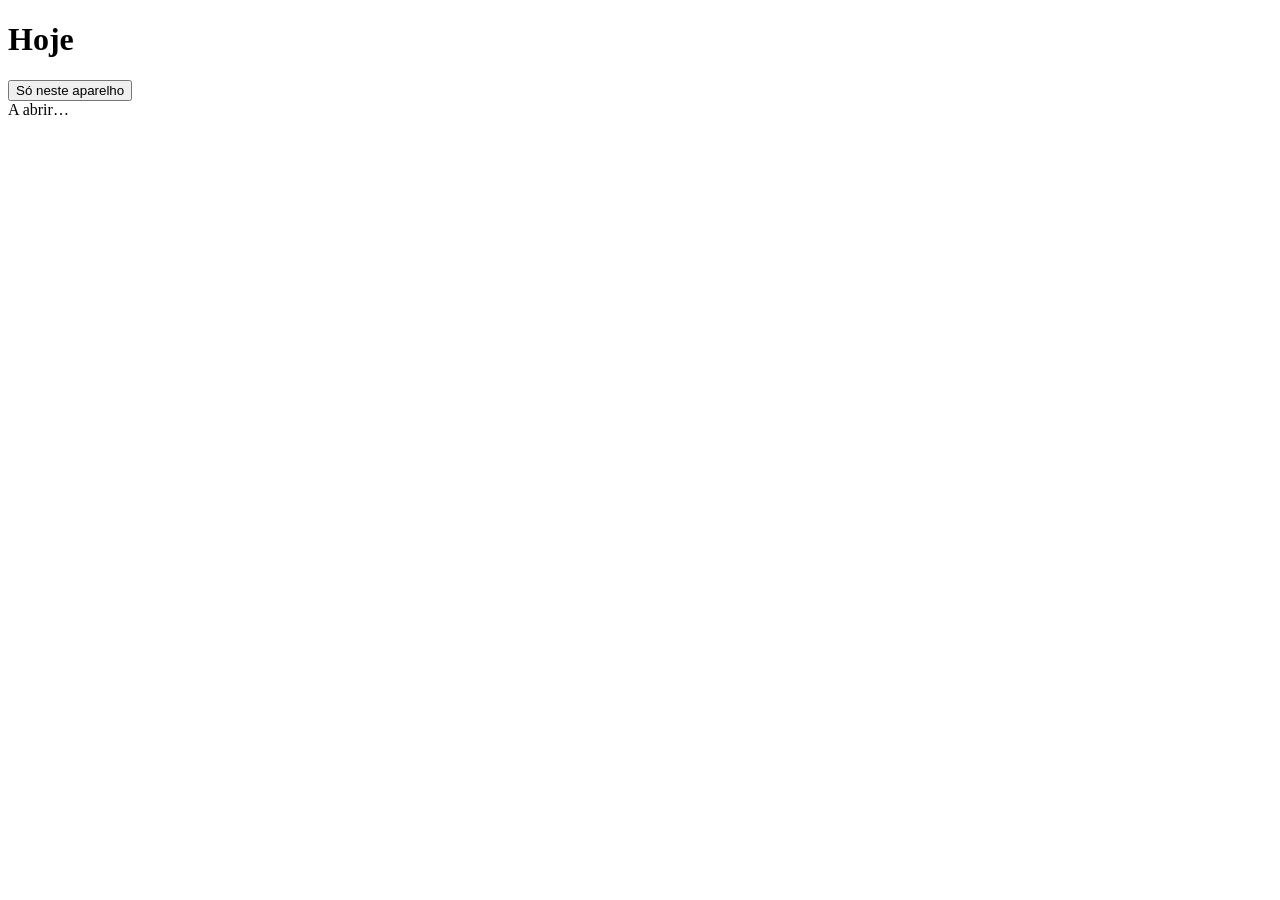
==== index.html @ a52cfd26 "Add files via upload" ====
<!doctype html>
<html lang="pt-PT">
<head>
<meta charset="utf-8">
<title>Futsal Lab</title>
<meta name="viewport" content="width=device-width,initial-scale=1,viewport-fit=cover">
<meta name="claude:viewport-fit-sides" content="cover">
<meta name="theme-color" content="#0F7159">
<meta name="description" content="Futsal Lab: jogo ao vivo, análise de vídeo, treinos, caderno com prancheta, plantel e estatística da equipa. Funciona sem rede.">
<link rel="manifest" href="manifest.webmanifest">
<link rel="icon" href="icons/icon.svg" type="image/svg+xml">
<link rel="apple-touch-icon" href="icons/icon-192.png">
<link rel="preconnect" href="https://fonts.googleapis.com">
<link rel="preconnect" href="https://fonts.gstatic.com" crossorigin>
<link rel="stylesheet" href="https://fonts.googleapis.com/css2?family=Barlow+Condensed:wght@500;600;700&family=IBM+Plex+Mono:wght@400;500&family=IBM+Plex+Sans:wght@400;500;600&display=swap">
<link rel="stylesheet" href="css/app.css">
</head>
<body>
<div class="app">
  <header class="topbar">
    <button class="back" id="back" aria-label="Voltar" hidden>←</button>
    <h1 id="title">Hoje</h1>
    <button class="sync" id="sync" data-s="off" title="Sincronização"><i></i><span>Só neste aparelho</span></button>
  </header>
  <nav class="tabs" aria-label="Secções"></nav>
  <main id="main"><div class="empty">A abrir…</div></main>
</div>
<noscript>Esta app precisa de JavaScript.</noscript>
<script type="module" src="js/app.js"></script>
</body>
</html>
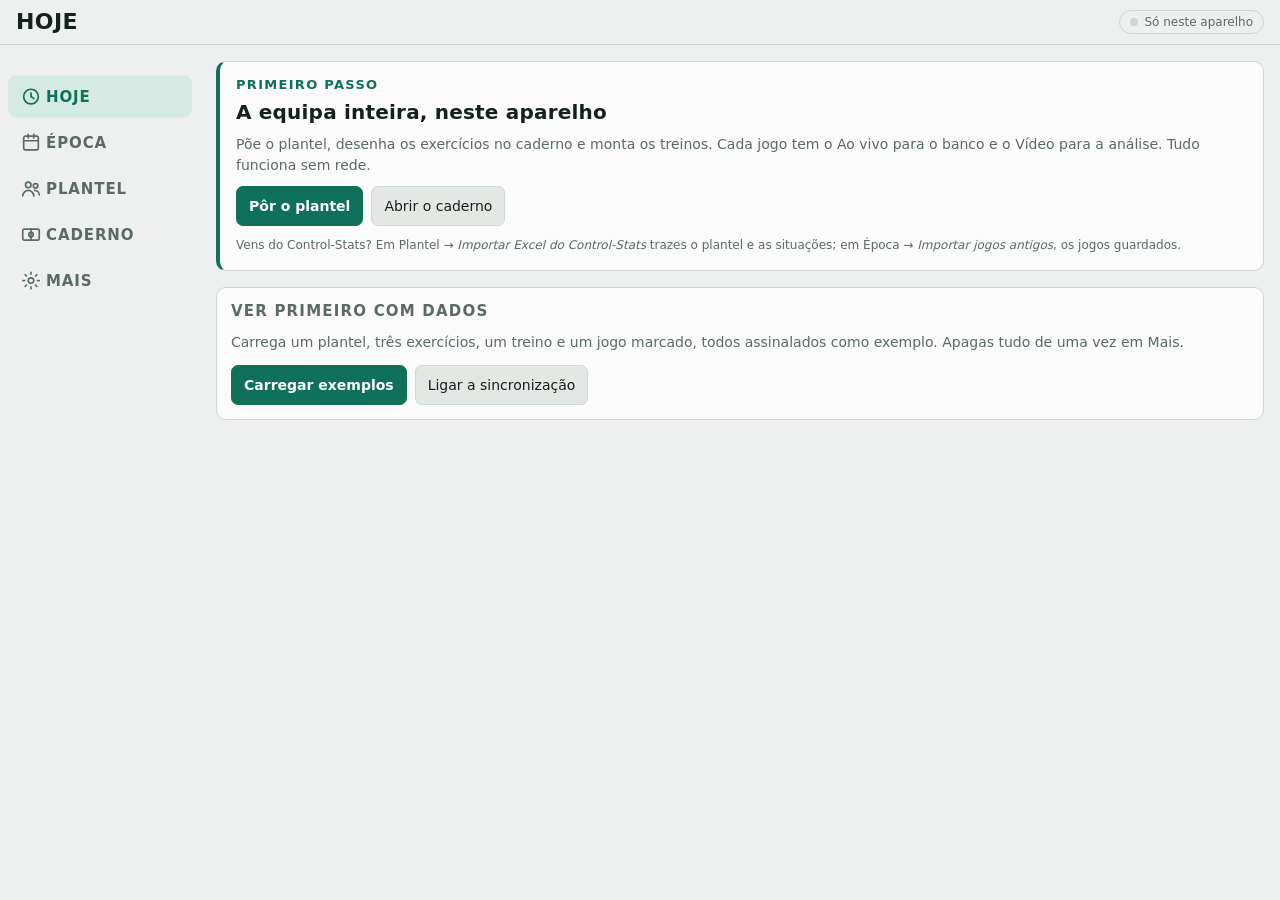
==== commit 2c74b480: "Add files via upload" ====
--- a/index.html
+++ b/index.html
@@ -5,7 +5,8 @@
 <title>Futsal Lab</title>
 <meta name="viewport" content="width=device-width,initial-scale=1,viewport-fit=cover">
 <meta name="claude:viewport-fit-sides" content="cover">
-<meta name="theme-color" content="#0F7159">
+<meta name="theme-color" content="#0B0B0B">
+<script>try{var t=localStorage.getItem('tema');if(t==='light'||t==='dark')document.documentElement.dataset.theme=t}catch(e){}</script>
 <meta name="description" content="Futsal Lab: jogo ao vivo, análise de vídeo, treinos, caderno com prancheta, plantel e estatística da equipa. Funciona sem rede.">
 <link rel="manifest" href="manifest.webmanifest">
 <link rel="icon" href="icons/icon.svg" type="image/svg+xml">
--- a/css/app.css
+++ b/css/app.css
@@ -0,0 +1,245 @@
+/* Banco de Futsal — mesma linguagem visual do Marcador: verde de pavilhão, condensada para títulos, Plex para texto e números.
+   Layout: coluna única para telemóvel, barra de navegação em baixo; em ecrã largo a navegação passa para a esquerda. */
+:root{
+  --bg:#EDF0EE; --surface:#FAFBFA; --sunken:#E3E8E5; --ink:#16211D; --muted:#5B6A63; --line:#CFD7D2;
+  --accent:#0F7159; --accent-ink:#FFFFFF; --accent-soft:#D5EAE2;
+  --team-a:#1F5FAE; --team-b:#C2461E; --warn:#A66A00; --warn-bg:#FBEFD5; --crit:#B3261E; --crit-bg:#F9DEDB; --ok:#1D7A3E; --ok-bg:#DCF0E2;
+  --court:#2F6B55; --court-line:#E9F2EC; --court-ink:#0B100E;
+  --display:"Barlow Condensed","Arial Narrow",system-ui,sans-serif;
+  --body:"IBM Plex Sans",system-ui,-apple-system,"Segoe UI",sans-serif;
+  --mono:"IBM Plex Mono",ui-monospace,"SFMono-Regular",Menlo,monospace;
+  --nav-h:60px;
+}
+@media (prefers-color-scheme: dark){
+  :root:not([data-theme="light"]){
+    color-scheme:dark;
+    --bg:#0E1412; --surface:#161F1C; --sunken:#1D2824; --ink:#E4EBE7; --muted:#95A59D; --line:#2B3833;
+    --accent:#3DBB94; --accent-ink:#06120E; --accent-soft:#183A30;
+    --team-a:#6EA6EE; --team-b:#F07B52; --warn:#E7B04A; --warn-bg:#3A2D10; --crit:#F2877F; --crit-bg:#3C1B19; --ok:#6CCB8E; --ok-bg:#16301F;
+    --court:#1E4A3B; --court-line:#C9DAD0; --court-ink:#050807;
+  }
+}
+:root[data-theme="dark"]{
+  color-scheme:dark;
+  --bg:#0E1412; --surface:#161F1C; --sunken:#1D2824; --ink:#E4EBE7; --muted:#95A59D; --line:#2B3833;
+  --accent:#3DBB94; --accent-ink:#06120E; --accent-soft:#183A30;
+  --team-a:#6EA6EE; --team-b:#F07B52; --warn:#E7B04A; --warn-bg:#3A2D10; --crit:#F2877F; --crit-bg:#3C1B19; --ok:#6CCB8E; --ok-bg:#16301F;
+  --court:#1E4A3B; --court-line:#C9DAD0; --court-ink:#050807;
+}
+*{box-sizing:border-box}
+[hidden]{display:none!important}
+html,body{margin:0}
+body{background:var(--bg);color:var(--ink);font:14px/1.5 var(--body);-webkit-tap-highlight-color:transparent}
+.app{min-height:100vh;display:grid;grid-template-rows:auto 1fr;padding-bottom:calc(var(--nav-h) + env(safe-area-inset-bottom,0px))}
+.topbar{position:sticky;top:0;z-index:30;background:var(--bg);display:flex;align-items:center;gap:12px;
+  padding-top:calc(env(safe-area-inset-top,0px) + 10px);padding-bottom:10px;
+  padding-left:max(16px,env(safe-area-inset-left,0px));padding-right:max(16px,env(safe-area-inset-right,0px));border-bottom:1px solid var(--line)}
+.topbar h1{font:700 22px/1 var(--display);text-transform:uppercase;letter-spacing:.02em;margin:0;flex:1;min-width:0;white-space:nowrap;overflow:hidden;text-overflow:ellipsis}
+.topbar .back{background:none;border:0;padding:4px 6px;min-height:0;font-size:20px;color:var(--ink)}
+.sync{display:inline-flex;align-items:center;gap:6px;font-size:12px;color:var(--muted);background:none;border:1px solid var(--line);border-radius:99px;padding:4px 10px;min-height:0}
+.sync i{width:8px;height:8px;border-radius:50%;background:var(--muted)}
+.sync[data-s="ok"] i{background:var(--ok)} .sync[data-s="busy"] i{background:var(--warn)} .sync[data-s="err"] i{background:var(--crit)} .sync[data-s="off"] i{background:var(--line)}
+main{padding-block:16px 24px;padding-left:max(16px,env(safe-area-inset-left,0px));padding-right:max(16px,env(safe-area-inset-right,0px));max-width:1100px;width:100%;margin:0 auto;display:grid;gap:16px;align-content:start;min-width:0}
+nav.tabs{position:fixed;left:0;right:0;bottom:0;z-index:40;background:var(--surface);border-top:1px solid var(--line);display:grid;grid-template-columns:repeat(5,1fr);
+  padding-bottom:env(safe-area-inset-bottom,0px);padding-left:env(safe-area-inset-left,0px);padding-right:env(safe-area-inset-right,0px)}
+nav.tabs a{display:grid;place-items:center;gap:2px;height:var(--nav-h);text-decoration:none;color:var(--muted);font:600 12px/1 var(--display);letter-spacing:.06em;text-transform:uppercase}
+nav.tabs a svg{width:22px;height:22px;fill:none;stroke:currentColor;stroke-width:1.8;stroke-linecap:round;stroke-linejoin:round}
+nav.tabs a[aria-current="page"]{color:var(--accent)}
+@media (min-width:900px){
+  .app{grid-template-columns:200px 1fr;grid-template-rows:auto 1fr;padding-bottom:0}
+  .topbar{grid-column:1/-1}
+  nav.tabs{position:sticky;top:60px;align-self:start;grid-template-columns:1fr;border:0;background:none;padding:16px 8px;gap:4px}
+  nav.tabs a{height:auto;grid-template-columns:24px 1fr;justify-items:start;padding:10px 12px;border-radius:8px;font-size:15px}
+  nav.tabs a[aria-current="page"]{background:var(--accent-soft)}
+}
+
+h2{font:600 15px/1.2 var(--display);letter-spacing:.08em;text-transform:uppercase;margin:0;color:var(--muted)}
+h3{font:600 20px/1.15 var(--display);letter-spacing:.01em;margin:0;text-wrap:balance}
+p{margin:0}
+.muted{color:var(--muted)} .small{font-size:12px} .mono{font-family:var(--mono);font-variant-numeric:tabular-nums}
+.panel{background:var(--surface);border:1px solid var(--line);border-radius:10px;padding:14px;display:grid;gap:12px;min-width:0}
+.row{display:flex;flex-wrap:wrap;gap:8px;align-items:center}
+.row.between{justify-content:space-between}
+.grid2{display:grid;grid-template-columns:repeat(auto-fit,minmax(min(100%,320px),1fr));gap:16px;align-items:start}
+.stack{display:grid;gap:8px}
+
+button,select,input,textarea,.btn{font:500 14px/1.2 var(--body);color:var(--ink)}
+button,.btn{background:var(--sunken);border:1px solid var(--line);border-radius:7px;padding:9px 12px;cursor:pointer;min-height:40px;text-decoration:none;display:inline-flex;align-items:center;justify-content:center;gap:6px;touch-action:manipulation}
+button:hover,.btn:hover{border-color:var(--muted)}
+button.primary,.btn.primary{background:var(--accent);color:var(--accent-ink);border-color:var(--accent);font-weight:600}
+button.ghost{background:none}
+button.danger{color:var(--crit)}
+button:disabled{opacity:.5;cursor:default}
+button.icon{width:40px;padding:0}
+:focus-visible{outline:2px solid var(--accent);outline-offset:2px}
+input,select,textarea{background:var(--sunken);border:1px solid var(--line);border-radius:7px;padding:9px 10px;min-height:40px;width:100%;min-width:0}
+textarea{min-height:80px;resize:vertical;font-family:var(--body)}
+label.f{display:grid;gap:4px;font-size:12px;color:var(--muted);min-width:0}
+label.f > span{font-weight:500}
+.fields{display:grid;grid-template-columns:repeat(auto-fit,minmax(min(100%,150px),1fr));gap:10px}
+.fields .wide{grid-column:1/-1}
+.check{display:flex;gap:8px;align-items:center;font-size:14px;color:var(--ink)}
+.check input{width:20px;height:20px;min-height:0;accent-color:var(--accent)}
+
+.list{display:grid;border:1px solid var(--line);border-radius:10px;overflow:hidden;background:var(--surface)}
+.item{display:flex;gap:12px;align-items:center;padding:12px 14px;border-bottom:1px solid var(--line);text-decoration:none;color:inherit;min-width:0}
+.item:last-child{border-bottom:0}
+a.item:hover{background:var(--sunken)}
+.item .main{flex:1;min-width:0;display:grid;gap:2px}
+.item .main b{font-weight:600;overflow:hidden;text-overflow:ellipsis;white-space:nowrap}
+.item .main span{color:var(--muted);font-size:12px;overflow:hidden;text-overflow:ellipsis;white-space:nowrap}
+.date{display:grid;place-items:center;width:46px;flex:none;border-radius:8px;background:var(--sunken);padding:5px 0;line-height:1}
+.date b{font:700 20px/1 var(--display)} .date span{font:600 11px/1.2 var(--display);letter-spacing:.06em;text-transform:uppercase;color:var(--muted)}
+.date.jogo{background:var(--accent-soft)}
+.num{display:grid;place-items:center;width:34px;height:34px;flex:none;border-radius:50%;background:var(--team-a);color:#fff;font:700 16px/1 var(--display)}
+.num.gr{background:var(--ink);color:var(--bg)}
+.pill{display:inline-block;font:500 11px/1.4 var(--body);padding:2px 8px;border-radius:99px;background:var(--sunken);color:var(--muted);white-space:nowrap}
+.pill.ok{background:var(--ok-bg);color:var(--ok)} .pill.warn{background:var(--warn-bg);color:var(--warn)} .pill.crit{background:var(--crit-bg);color:var(--crit)} .pill.acc{background:var(--accent-soft);color:var(--accent)}
+.score{font:700 28px/1 var(--display);font-variant-numeric:tabular-nums;white-space:nowrap}
+.empty{padding:20px;text-align:center;color:var(--muted);display:grid;gap:10px;justify-items:center}
+.seg{display:inline-flex;border:1px solid var(--line);border-radius:8px;overflow:hidden;flex-wrap:wrap}
+.seg button{border:0;border-radius:0;min-height:36px;background:var(--surface)}
+.seg button[aria-pressed="true"]{background:var(--accent);color:var(--accent-ink)}
+.chips{display:flex;flex-wrap:wrap;gap:6px}
+.chip{border-radius:99px;min-height:32px;padding:5px 12px;font-size:13px}
+.chip[aria-pressed="true"]{background:var(--accent);color:var(--accent-ink);border-color:var(--accent)}
+.toast{position:fixed;left:50%;transform:translateX(-50%);bottom:calc(var(--nav-h) + env(safe-area-inset-bottom,0px) + 12px);z-index:60;background:var(--ink);color:var(--bg);padding:10px 16px;border-radius:8px;font-size:14px;max-width:calc(100% - 32px);transition:opacity .2s}
+@media (prefers-reduced-motion:reduce){.toast{transition:none}}
+.confirm{display:flex;flex-wrap:wrap;gap:8px;align-items:center;background:var(--crit-bg);color:var(--crit);padding:10px 12px;border-radius:8px}
+.banner{background:var(--warn-bg);color:var(--warn);padding:10px 12px;border-radius:8px;font-size:13px}
+.hero{display:grid;gap:10px;background:var(--surface);border:1px solid var(--line);border-left:4px solid var(--accent);border-radius:10px;padding:16px}
+.hero .kick{font:600 13px/1 var(--display);letter-spacing:.1em;text-transform:uppercase;color:var(--accent)}
+
+/* tabelas */
+.tw{overflow-x:auto;border:1px solid var(--line);border-radius:10px;background:var(--surface)}
+table{border-collapse:collapse;width:100%;font-size:13px}
+th,td{padding:8px 10px;border-bottom:1px solid var(--line);text-align:right;white-space:nowrap;font-variant-numeric:tabular-nums}
+th{font:600 13px/1.2 var(--display);letter-spacing:.06em;text-transform:uppercase;color:var(--muted);background:var(--sunken)}
+th:first-child,td:first-child{text-align:left}
+tr:last-child td{border-bottom:0}
+td.pos{color:var(--ok);font-weight:600} td.neg{color:var(--crit);font-weight:600}
+
+/* presenças */
+.pres{display:grid;grid-template-columns:repeat(auto-fill,minmax(150px,1fr));gap:6px}
+.pres button{justify-content:flex-start;gap:8px;min-height:44px;text-align:left}
+.pres button .st{margin-left:auto;font:700 13px/1 var(--mono);width:22px;height:22px;border-radius:5px;display:grid;place-items:center;background:var(--surface);flex:none}
+.pres button[data-v="P"] .st{background:var(--ok);color:#fff} .pres button[data-v="F"] .st{background:var(--crit);color:#fff}
+.pres button[data-v="J"] .st{background:var(--warn);color:#fff} .pres button[data-v="L"] .st{background:var(--muted);color:var(--surface)}
+.pres button[aria-pressed="true"]{border-color:var(--accent);background:var(--accent-soft)}
+
+/* blocos de treino */
+.bloco{display:grid;grid-template-columns:auto 1fr auto;gap:10px;align-items:center;padding:10px 12px;border-bottom:1px solid var(--line)}
+.bloco:last-child{border-bottom:0}
+.bloco .ord{display:grid;gap:2px}
+.bloco .ord button{min-height:24px;width:32px;padding:0;font-size:11px}
+.bloco .mins{display:flex;align-items:center;gap:4px}
+.bloco .mins input{width:58px;text-align:center;padding:6px}
+.thumb{width:100%;aspect-ratio:42/22;max-width:100%;border-radius:6px;display:block;background:var(--court)}
+.cards{display:grid;grid-template-columns:repeat(auto-fill,minmax(min(100%,230px),1fr));gap:12px}
+.card{display:grid;gap:8px;background:var(--surface);border:1px solid var(--line);border-radius:10px;padding:10px;text-decoration:none;color:inherit;align-content:start}
+.card:hover{border-color:var(--muted)}
+.card b{font:600 18px/1.15 var(--display)}
+
+/* prancheta */
+.board{display:grid;gap:8px;min-width:0}
+.board svg.court{width:100%;max-width:100%;height:auto;display:block;border-radius:8px;touch-action:none;user-select:none;-webkit-user-select:none;background:var(--court)}
+.tools{display:flex;flex-wrap:wrap;gap:4px}
+.tools button{min-height:36px;padding:6px 10px;font-size:13px}
+.tools button[aria-pressed="true"]{background:var(--accent);color:var(--accent-ink);border-color:var(--accent)}
+.tools .sep{width:1px;background:var(--line);margin:0 4px}
+.frames{display:flex;flex-wrap:wrap;gap:6px;align-items:center}
+.frames .fr{min-width:36px;min-height:34px;padding:4px 8px}
+.frames .fr[aria-current="true"]{background:var(--ink);color:var(--bg);border-color:var(--ink)}
+.textin{display:flex;gap:6px}
+
+/* modo campo */
+.campo{display:grid;gap:12px}
+.campo .clock{font:500 clamp(56px,16vw,120px)/1 var(--mono);font-variant-numeric:tabular-nums;text-align:center;letter-spacing:-.02em}
+.campo .clock.over{color:var(--crit)}
+.campo .bar{height:6px;background:var(--sunken);border-radius:3px;overflow:hidden}
+.campo .bar i{display:block;height:100%;background:var(--accent)}
+.campo .ctl{display:grid;grid-template-columns:1fr 2fr 1fr;gap:8px}
+.campo .ctl button{min-height:56px;font-size:16px}
+@media (min-width:900px){nav.tabs{grid-column:1;grid-row:2} main{grid-column:2;grid-row:2}}
+
+/* jogo ao vivo (banco) */
+.live{display:grid;gap:12px;min-width:0}
+.sitbar{display:flex;gap:6px;overflow-x:auto;padding-bottom:4px;scrollbar-width:thin;-webkit-overflow-scrolling:touch}
+.sitbar .sit{flex:none;min-height:38px;padding:6px 12px;font-size:13px;white-space:nowrap}
+.sitbar .sit.preset{border-color:var(--accent)}
+.sitbar .sit.on{background:var(--accent);color:var(--accent-ink);border-color:var(--accent)}
+.clocks{display:grid;grid-template-columns:1fr 1.3fr 1.6fr;gap:8px}
+.clocks .cl{background:var(--surface);border:1px solid var(--line);border-radius:10px;padding:8px 10px;display:grid;gap:2px;min-width:0}
+.clocks .cl span{font:600 12px/1 var(--display);letter-spacing:.08em;text-transform:uppercase;color:var(--muted)}
+.clocks .cl b{font:500 clamp(24px,7vw,40px)/1 var(--mono);font-variant-numeric:tabular-nums;white-space:nowrap}
+.clocks .cl.big b{font-size:clamp(30px,9vw,56px)}
+.clocks .held{color:var(--warn)} .clocks .over{color:var(--crit)}
+.live .ctl{display:flex;flex-wrap:wrap;gap:8px}
+.live .ctl button{flex:1 1 30%;min-height:52px;font-size:16px;font-weight:600}
+.live .ctl button.tog{background:var(--warn-bg);color:var(--warn);border-color:var(--warn)}
+.scoreline{display:grid;grid-template-columns:1.4fr 1fr 1fr 1.4fr;gap:8px}
+.scoreline button{min-height:72px;display:grid;place-items:center;gap:0;padding:6px;line-height:1.1;user-select:none;-webkit-user-select:none}
+.scoreline b{font:700 34px/1 var(--display)} .scoreline small{font-size:11px;color:var(--muted)}
+.scoreline .sc{background:var(--accent-soft);border-color:var(--accent);font-weight:600;font-size:13px}
+.scoreline .sh b{font-size:26px}
+.live .pressing{transform:scale(.97);border-color:var(--muted)}
+.squad{display:grid;gap:12px}
+.squad .cards{display:grid;grid-template-columns:repeat(auto-fill,minmax(150px,1fr));gap:8px}
+.pc{display:grid;grid-template-columns:auto 1fr auto;grid-template-areas:"no nm slot" "tm tm meta" "tot tot tot";gap:2px 8px;text-align:left;justify-content:stretch;align-items:center;min-height:72px;padding:8px 10px;background:var(--surface);user-select:none;-webkit-user-select:none;touch-action:manipulation}
+.pc.on{border-left:4px solid var(--team-a)}
+.pc.sel{outline:3px solid var(--accent);outline-offset:-1px;background:var(--accent-soft)}
+.pc .no{grid-area:no;font:700 22px/1 var(--display)}
+.pc .nm{grid-area:nm;font-weight:600;overflow:hidden;text-overflow:ellipsis;white-space:nowrap;min-width:0}
+.pc .slot{grid-area:slot;font:600 11px/1 var(--display);letter-spacing:.06em;background:var(--ink);color:var(--bg);border-radius:4px;padding:3px 5px}
+.pc .tm{grid-area:tm;font-size:20px}
+.pc.on .tm{color:var(--ok)} .pc:not(.on) .tm{color:var(--muted)}
+.pc .meta{grid-area:meta;display:flex;gap:8px;font-size:12px;color:var(--muted)}
+.pc .meta .hot{color:var(--crit)} .pc .meta .cool{color:var(--team-a)}
+.live .hint{min-height:1.5em}
+.modal{position:fixed;inset:0;z-index:80;background:rgba(0,0,0,.45);display:grid;place-items:center;padding:16px}
+.modal .box{background:var(--surface);border-radius:12px;padding:16px;display:grid;gap:8px;width:min(100%,380px);max-height:90vh;overflow:auto}
+.modal .box button{min-height:44px;justify-content:flex-start}
+@media (min-width:900px) and (orientation:landscape){
+  .live{grid-template-columns:minmax(320px,1fr) 2fr;align-items:start}
+  .live > .sitbar,.live > details,.live > .row{grid-column:1/-1}
+  .live > .clocks,.live > .ctl,.live > .scoreline,.live > .hint{grid-column:1}
+  .live > .squad{grid-column:2;grid-row:2/span 4}
+}
+body.live-on nav.tabs{display:none}
+body.live-on .app{padding-bottom:0}
+@media (min-width:900px){
+  body.live-on .app{grid-template-columns:1fr}
+  body.live-on main{grid-column:1/-1;max-width:1400px}
+}
+@media (min-width:900px) and (orientation:landscape){
+  .live .clocks .cl b{font-size:clamp(22px,2.6vw,38px)}
+  .live .clocks .cl.big b{font-size:clamp(28px,3.4vw,52px)}
+}
+.modal .pick{display:grid;grid-template-columns:repeat(auto-fill,minmax(110px,1fr));gap:6px}
+.modal .pick button{justify-content:flex-start;min-height:44px}
+.modal .pick button.on{border-left:4px solid var(--team-a)}
+.taxtab td{text-align:left;padding:4px 6px}
+.taxtab input,.taxtab select{min-height:34px;padding:4px 6px}
+.taxtab input[type=checkbox]{width:20px;height:20px;min-height:0}
+.live .foul{display:grid;grid-template-columns:auto auto 1fr;align-items:center;gap:10px;min-height:52px;font-weight:600;font-size:16px;justify-content:start;padding:6px 14px}
+.live .foul b{font:700 28px/1 var(--display)} .live .foul small{font-size:12px;color:var(--muted);font-weight:500}
+.live .foul.warn{background:var(--warn-bg);border-color:var(--warn);color:var(--warn)}
+.modal .zseg{width:100%} .modal .zseg button{flex:1;min-height:48px;font-size:18px;justify-content:center}
+.modal .pick button small{margin-left:auto}
+#regDet .item{gap:8px;padding:10px}
+#regDet .item .main b,#regDet .item .main span{white-space:normal;overflow:visible}
+#regDet .item button{min-height:36px;padding:6px 10px}
+.ios-banner{position:fixed;z-index:70;left:12px;right:12px;bottom:calc(var(--nav-h) + env(safe-area-inset-bottom,0px) + 8px);display:flex;gap:8px;align-items:flex-start;border-radius:8px;box-shadow:0 4px 16px rgba(0,0,0,.18)}
+.ios-banner button{min-height:28px;padding:2px 8px;flex:none}
+@media (min-width:900px){.ios-banner{bottom:16px;left:auto;max-width:520px}}
+.big-live{min-height:52px;font-size:17px;padding:10px 20px}
+
+.pc .tot{grid-area:tot;font-size:12px;color:var(--muted)}
+.live button{-webkit-touch-callout:none;-webkit-user-select:none;user-select:none}
+.sitbar .sit.edit{border-style:dashed}
+.sitbar .sit.edit.on{background:var(--warn-bg);color:var(--warn);border-color:var(--warn);border-style:solid}
+.sitbar .sit.editing{border-color:var(--warn)}
+.live .hint-edit{color:var(--warn);margin:0}
+.panel>*{min-width:0}
+.panel .list .item .main{min-width:0}
+.panel .list .item .main span{overflow-wrap:anywhere}
